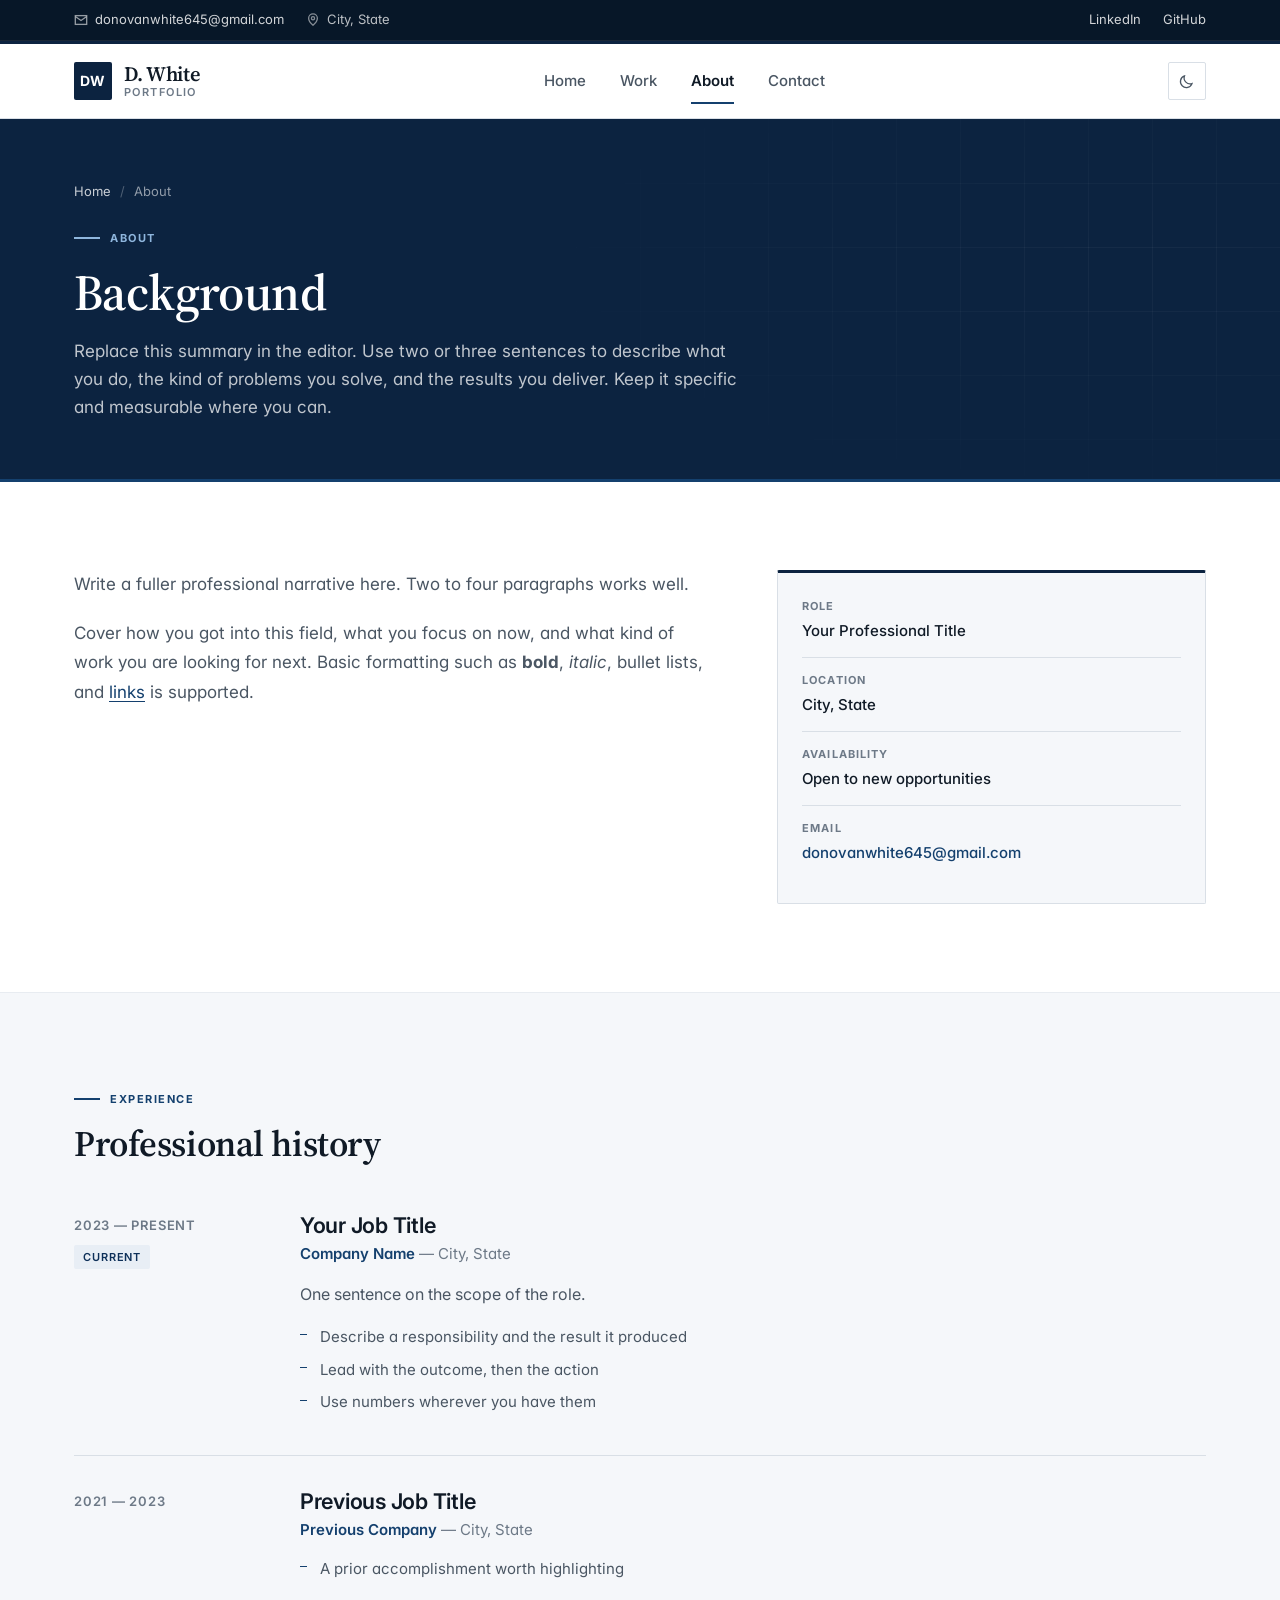
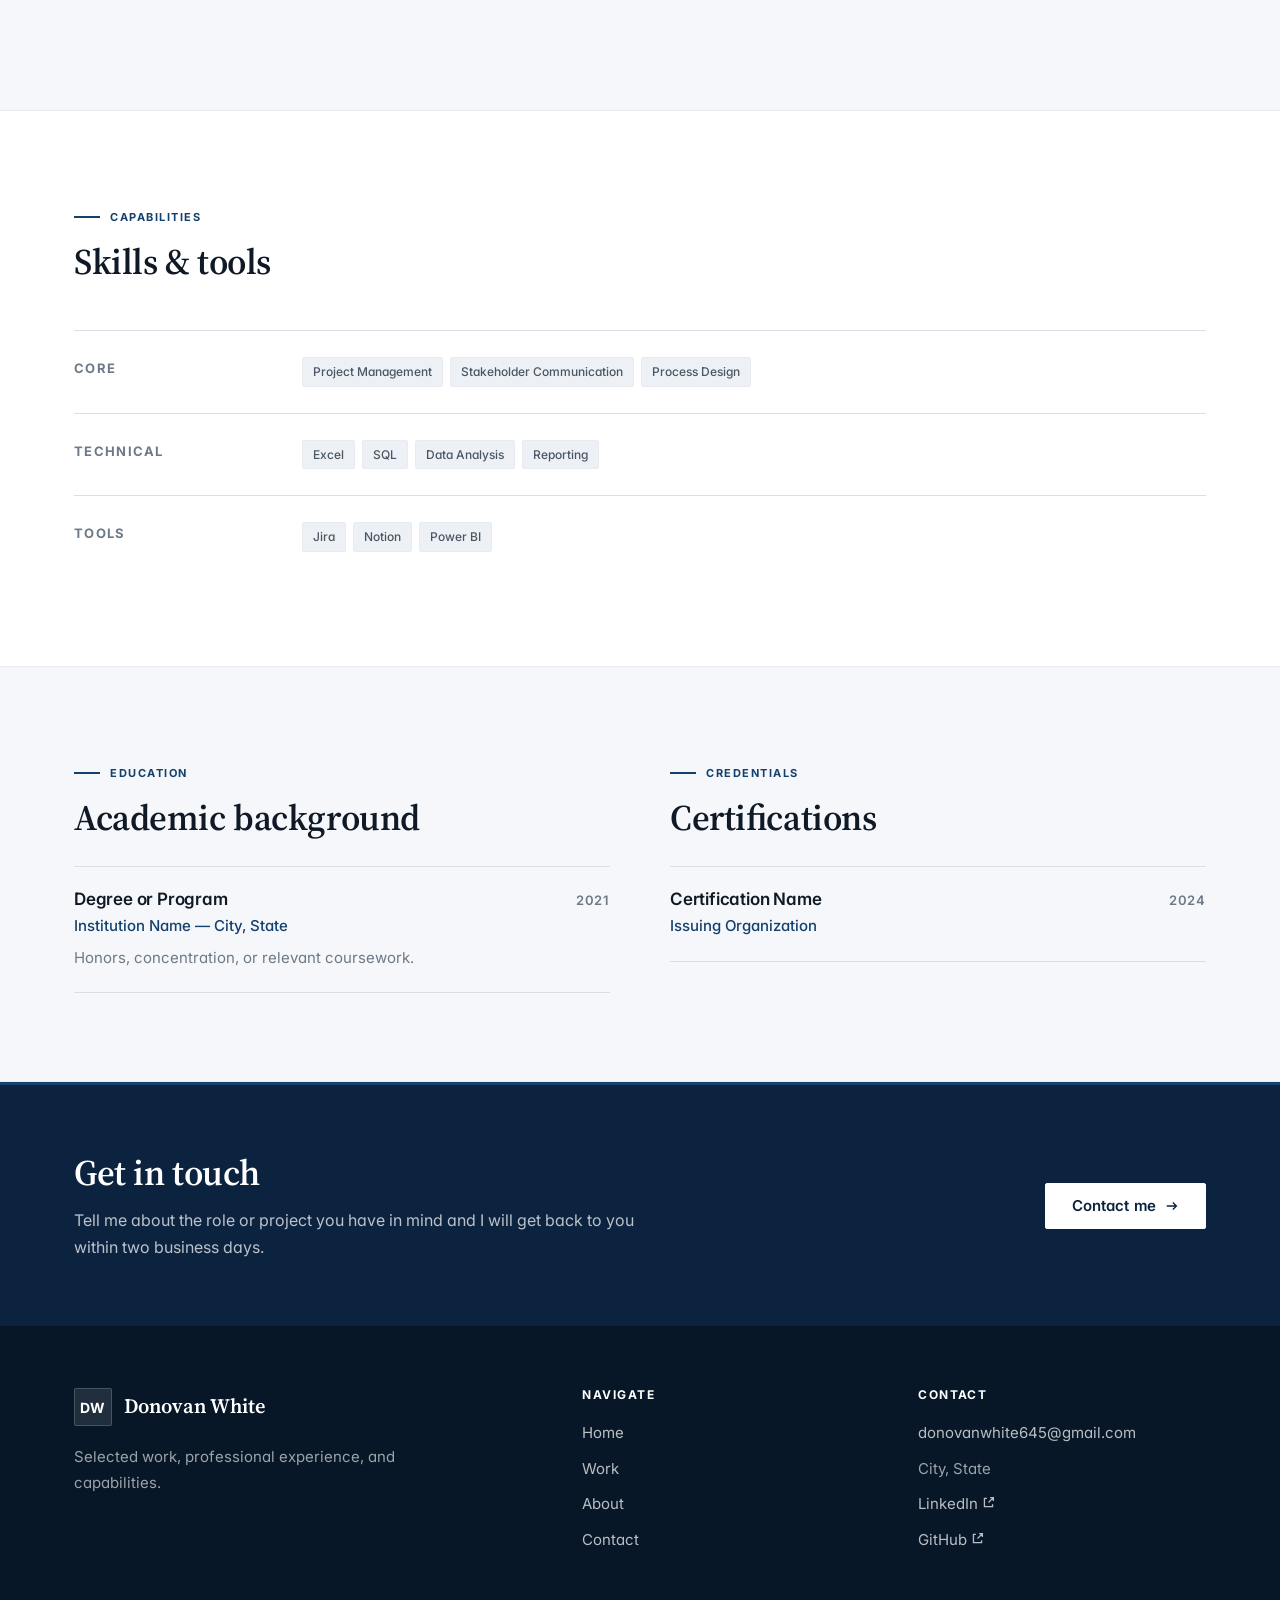
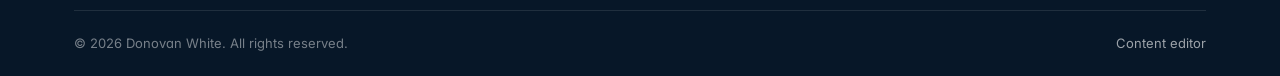
==== about.html @ e9acdbe9 "Add professional portfolio site with built-in content editor A static, dependency-free portfolio for" ====
<!DOCTYPE html>
<html lang="en" data-theme="light">
<head>
<meta charset="utf-8">
<meta name="viewport" content="width=device-width, initial-scale=1">
<title>About · Portfolio</title>
<meta name="description" content="Professional background, experience, education, and skills.">
<meta name="color-scheme" content="light dark">
<meta property="og:title" content="About · Portfolio">
<meta property="og:description" content="Professional background, experience, education, and skills.">
<meta property="og:type" content="website">
<link rel="icon" href="assets/img/favicon.svg" type="image/svg+xml">
<link rel="preconnect" href="https://fonts.googleapis.com">
<link rel="preconnect" href="https://fonts.gstatic.com" crossorigin>
<link rel="stylesheet" href="https://fonts.googleapis.com/css2?family=Inter:wght@400;500;600;700&family=Source+Serif+4:opsz,wght@8..60,400;8..60,600&display=swap">
<link rel="stylesheet" href="assets/css/main.css">
<script>
/* Apply the saved theme before first paint to avoid a flash of the wrong palette. */
(function () {
  try {
    var saved = localStorage.getItem("portfolio:theme");
    var mode = (saved === "light" || saved === "dark") ? saved
      : (window.matchMedia && window.matchMedia("(prefers-color-scheme: dark)").matches ? "dark" : "light");
    document.documentElement.setAttribute("data-theme", mode);
  } catch (e) {}
})();
</script>
<script src="assets/js/site.js" defer></script>
</head>
<body data-page="about">
<a class="skip-link" href="#main">Skip to content</a>
<div data-site-header></div>
<noscript>
  <div class="container" style="padding:40px 24px">
    <div class="empty-state">
      <h3>JavaScript is required</h3>
      <p>This portfolio renders its content from a data file in the browser. Please enable JavaScript to view it.</p>
    </div>
  </div>
</noscript>
<main id="main">
<div data-banner></div>
<div data-about></div>
<div data-cta></div>
</main>
<div data-site-footer></div>
</body>
</html>
---- assets/css/main.css ----
/* ==========================================================================
   Portfolio - Core stylesheet
   Design language: corporate blue, squared edges, hairline rules,
   restrained typography. No decorative gradients on interactive elements.
   ========================================================================== */

/* --------------------------------------------------------------------------
   1. Tokens
   -------------------------------------------------------------------------- */
:root {
  /* Brand blues */
  --c-navy:        #0c2340;
  --c-navy-dark:   #071728;
  --c-navy-soft:   #14304f;
  --c-primary:     #14406e;
  --c-primary-dk:  #0e3059;
  --c-primary-lt:  #2d6396;
  --c-primary-pale:#e8eef5;

  /* Neutrals */
  --c-ink:         #101a26;
  --c-body:        #4a5663;
  --c-muted:       #6d7987;
  --c-line:        #d9dfe6;
  --c-line-soft:   #e8ecf1;
  --c-line-strong: #b6c0cc;
  --c-surface:     #ffffff;
  --c-surface-2:   #f5f7fa;
  --c-surface-3:   #edf1f5;

  /* Status */
  --c-good:        #1d6b4f;
  --c-warn:        #8a5a12;
  --c-bad:         #9b2c2c;

  /* Shape */
  --r:             2px;
  --r-none:        0px;
  --shadow-sm:     0 1px 2px rgba(16, 26, 38, 0.06);
  --shadow-md:     0 2px 8px rgba(16, 26, 38, 0.08);
  --shadow-lg:     0 8px 28px rgba(16, 26, 38, 0.12);

  /* Metrics */
  --container:     1180px;
  --gutter:        24px;
  --section-y:     88px;

  /* Type */
  --font-sans: "Inter", -apple-system, BlinkMacSystemFont, "Segoe UI", Roboto,
               "Helvetica Neue", Arial, sans-serif;
  --font-serif: "Source Serif 4", Georgia, "Times New Roman", serif;
  --font-mono: ui-monospace, SFMono-Regular, "SF Mono", Menlo, Consolas, monospace;
}

/* Dark theme -------------------------------------------------------------- */
:root[data-theme="dark"] {
  /* Kept a clear step darker than --c-surface so the hero, CTA and footer
     still read as distinct bands rather than blending into the page. */
  --c-navy:        #060e18;
  --c-navy-dark:   #03080e;
  --c-navy-soft:   #14243a;
  --c-primary:     #5f95cc;
  --c-primary-dk:  #7aabdc;
  --c-primary-lt:  #8dbbe6;
  --c-primary-pale:#16283d;

  --c-ink:         #eaeff5;
  --c-body:        #adb9c7;
  --c-muted:       #8593a3;
  --c-line:        #23364c;
  --c-line-soft:   #1b2b3d;
  --c-line-strong: #33506e;
  --c-surface:     #0d1825;
  --c-surface-2:   #111f30;
  --c-surface-3:   #16273b;

  --c-good:        #56b48c;
  --c-warn:        #d4a45a;
  --c-bad:         #e08585;

  --shadow-sm:     0 1px 2px rgba(0, 0, 0, 0.4);
  --shadow-md:     0 2px 8px rgba(0, 0, 0, 0.45);
  --shadow-lg:     0 8px 28px rgba(0, 0, 0, 0.55);
}

/* --------------------------------------------------------------------------
   2. Reset & base
   -------------------------------------------------------------------------- */
*, *::before, *::after { box-sizing: border-box; }

html {
  -webkit-text-size-adjust: 100%;
  scroll-behavior: smooth;
}
@media (prefers-reduced-motion: reduce) {
  html { scroll-behavior: auto; }
  *, *::before, *::after {
    animation-duration: 0.01ms !important;
    transition-duration: 0.01ms !important;
  }
}

body {
  margin: 0;
  font-family: var(--font-sans);
  font-size: 16px;
  line-height: 1.65;
  color: var(--c-body);
  background: var(--c-surface);
  -webkit-font-smoothing: antialiased;
  -moz-osx-font-smoothing: grayscale;
  font-feature-settings: "kern" 1, "liga" 1, "cv11" 1;
  overflow-x: hidden;
}

h1, h2, h3, h4, h5, h6 {
  margin: 0 0 0.6em;
  color: var(--c-ink);
  font-weight: 600;
  line-height: 1.22;
  letter-spacing: -0.012em;
}

h1 { font-family: var(--font-serif); font-size: clamp(2.1rem, 4.2vw, 3.15rem); font-weight: 600; }
h2 { font-family: var(--font-serif); font-size: clamp(1.6rem, 2.9vw, 2.25rem); font-weight: 600; }
h3 { font-size: clamp(1.15rem, 1.7vw, 1.35rem); }
h4 { font-size: 1.0625rem; }

p { margin: 0 0 1.1em; }
p:last-child { margin-bottom: 0; }

a {
  color: var(--c-primary);
  text-decoration: none;
  transition: color 0.15s ease;
}
a:hover { color: var(--c-primary-dk); text-decoration: underline; text-underline-offset: 3px; }

img { max-width: 100%; height: auto; display: block; border-style: none; }

ul, ol { margin: 0 0 1.1em; padding-left: 1.3em; }
li { margin-bottom: 0.4em; }

hr {
  border: 0;
  border-top: 1px solid var(--c-line);
  margin: 40px 0;
}

code, kbd, pre {
  font-family: var(--font-mono);
  font-size: 0.875em;
}
code {
  background: var(--c-surface-3);
  border: 1px solid var(--c-line-soft);
  padding: 0.1em 0.35em;
  border-radius: var(--r);
}

blockquote {
  margin: 1.6em 0;
  padding: 4px 0 4px 22px;
  border-left: 3px solid var(--c-primary);
  color: var(--c-ink);
  font-family: var(--font-serif);
  font-size: 1.1rem;
  font-style: italic;
}

:focus-visible {
  outline: 2px solid var(--c-primary);
  outline-offset: 2px;
}

::selection { background: var(--c-primary); color: #fff; }

/* --------------------------------------------------------------------------
   3. Layout primitives
   -------------------------------------------------------------------------- */
.container {
  width: 100%;
  max-width: var(--container);
  margin: 0 auto;
  padding: 0 var(--gutter);
}
.container--narrow { max-width: 820px; }

.section { padding: var(--section-y) 0; }
.section--tight { padding: 56px 0; }
.section--alt { background: var(--c-surface-2); border-top: 1px solid var(--c-line-soft); border-bottom: 1px solid var(--c-line-soft); }

.grid { display: grid; gap: 28px; }
.grid--2 { grid-template-columns: repeat(2, minmax(0, 1fr)); }
.grid--3 { grid-template-columns: repeat(3, minmax(0, 1fr)); }
.grid--4 { grid-template-columns: repeat(4, minmax(0, 1fr)); }

.stack > * + * { margin-top: 18px; }
.text-center { text-align: center; }
.visually-hidden {
  position: absolute !important;
  width: 1px; height: 1px;
  margin: -1px; padding: 0;
  overflow: hidden; clip: rect(0 0 0 0);
  white-space: nowrap; border: 0;
}

.skip-link {
  position: absolute;
  left: -9999px;
  top: 0;
  z-index: 200;
  background: var(--c-navy);
  color: #fff;
  padding: 12px 20px;
  font-size: 0.875rem;
  font-weight: 600;
}
.skip-link:focus { left: 0; color: #fff; }

/* --------------------------------------------------------------------------
   4. Section headers
   -------------------------------------------------------------------------- */
.eyebrow {
  display: inline-flex;
  align-items: center;
  gap: 10px;
  margin: 0 0 14px;
  font-size: 0.6875rem;
  font-weight: 700;
  letter-spacing: 0.14em;
  text-transform: uppercase;
  color: var(--c-primary);
}
.eyebrow::before {
  content: "";
  width: 26px;
  height: 2px;
  background: var(--c-primary);
}
.eyebrow--center { justify-content: center; }

.section-head { max-width: 680px; margin-bottom: 46px; }
.section-head--center { margin-left: auto; margin-right: auto; text-align: center; }
.section-head p {
  font-size: 1.0625rem;
  color: var(--c-muted);
  margin-bottom: 0;
}
.section-head h2 { margin-bottom: 14px; }

/* --------------------------------------------------------------------------
   5. Buttons
   -------------------------------------------------------------------------- */
.btn {
  display: inline-flex;
  align-items: center;
  justify-content: center;
  gap: 9px;
  padding: 13px 26px;
  border: 1px solid transparent;
  border-radius: var(--r);
  font-family: inherit;
  font-size: 0.9375rem;
  font-weight: 600;
  line-height: 1.2;
  letter-spacing: 0.01em;
  text-decoration: none;
  cursor: pointer;
  white-space: nowrap;
  transition: background-color 0.15s ease, border-color 0.15s ease, color 0.15s ease;
}
.btn:hover { text-decoration: none; }
.btn:disabled, .btn[aria-disabled="true"] { opacity: 0.5; cursor: not-allowed; }

.btn--primary {
  background: var(--c-navy);
  border-color: var(--c-navy);
  color: #fff;
}
.btn--primary:hover { background: var(--c-primary); border-color: var(--c-primary); color: #fff; }

.btn--outline {
  background: transparent;
  border-color: var(--c-line-strong);
  color: var(--c-ink);
}
.btn--outline:hover { border-color: var(--c-navy); background: var(--c-surface-2); color: var(--c-ink); }

.btn--ghost {
  background: transparent;
  border-color: transparent;
  color: var(--c-primary);
  padding-left: 0;
  padding-right: 0;
}
.btn--ghost:hover { color: var(--c-primary-dk); background: transparent; }

.btn--on-dark {
  background: #fff;
  border-color: #fff;
  color: var(--c-navy);
}
.btn--on-dark:hover { background: var(--c-primary-pale); border-color: var(--c-primary-pale); color: var(--c-navy); }

.btn--outline-on-dark {
  background: transparent;
  border-color: rgba(255, 255, 255, 0.4);
  color: #fff;
}
.btn--outline-on-dark:hover { border-color: #fff; background: rgba(255, 255, 255, 0.08); color: #fff; }

.btn--sm { padding: 9px 18px; font-size: 0.8125rem; }

.btn-row { display: flex; flex-wrap: wrap; gap: 14px; }

.arrow-link {
  display: inline-flex;
  align-items: center;
  gap: 8px;
  font-size: 0.9375rem;
  font-weight: 600;
  color: var(--c-primary);
}
.arrow-link svg { transition: transform 0.18s ease; }
.arrow-link:hover { text-decoration: none; }
.arrow-link:hover svg { transform: translateX(4px); }

/* --------------------------------------------------------------------------
   6. Header / navigation
   -------------------------------------------------------------------------- */
.utility-bar {
  background: var(--c-navy-dark);
  color: rgba(255, 255, 255, 0.72);
  font-size: 0.8125rem;
  border-bottom: 1px solid rgba(255, 255, 255, 0.07);
}
.utility-bar .container {
  display: flex;
  align-items: center;
  justify-content: space-between;
  gap: 20px;
  min-height: 40px;
  padding-top: 6px;
  padding-bottom: 6px;
}
.utility-bar a { color: rgba(255, 255, 255, 0.82); }
.utility-bar a:hover { color: #fff; text-decoration: none; }
.utility-items { display: flex; align-items: center; gap: 22px; flex-wrap: wrap; }
.utility-item { display: inline-flex; align-items: center; gap: 7px; }
.utility-item svg { opacity: 0.7; flex: none; }

.site-header {
  position: sticky;
  top: 0;
  z-index: 100;
  background: var(--c-surface);
  border-bottom: 1px solid var(--c-line);
}
.site-header::before {
  content: "";
  display: block;
  height: 3px;
  background: var(--c-navy);
}
.site-header.is-stuck { box-shadow: var(--shadow-sm); }

.header-inner {
  display: flex;
  align-items: center;
  justify-content: space-between;
  gap: 24px;
  min-height: 74px;
}

.brand {
  display: inline-flex;
  align-items: center;
  gap: 12px;
  color: var(--c-ink);
  font-family: var(--font-serif);
  font-size: 1.28rem;
  font-weight: 600;
  letter-spacing: -0.015em;
}
.brand:hover { text-decoration: none; color: var(--c-ink); }
.brand-mark {
  display: grid;
  place-items: center;
  width: 38px;
  height: 38px;
  flex: none;
  background: var(--c-navy);
  color: #fff;
  font-family: var(--font-sans);
  font-size: 0.875rem;
  font-weight: 700;
  letter-spacing: 0.02em;
  border-radius: var(--r);
}
.brand-text { display: flex; flex-direction: column; line-height: 1.15; }
.brand-sub {
  font-family: var(--font-sans);
  font-size: 0.6875rem;
  font-weight: 600;
  letter-spacing: 0.13em;
  text-transform: uppercase;
  color: var(--c-muted);
}

.site-nav { display: flex; align-items: center; gap: 4px; }
.site-nav a {
  position: relative;
  padding: 10px 15px;
  font-size: 0.9375rem;
  font-weight: 500;
  color: var(--c-body);
  border-radius: var(--r);
}
.site-nav a:hover { color: var(--c-ink); background: var(--c-surface-2); text-decoration: none; }
.site-nav a.is-active { color: var(--c-ink); font-weight: 600; }
.site-nav a.is-active::after {
  content: "";
  position: absolute;
  left: 15px; right: 15px; bottom: -1px;
  height: 2px;
  background: var(--c-primary);
}

.header-actions { display: flex; align-items: center; gap: 12px; }

.icon-btn {
  display: grid;
  place-items: center;
  width: 38px;
  height: 38px;
  padding: 0;
  background: transparent;
  border: 1px solid var(--c-line);
  border-radius: var(--r);
  color: var(--c-body);
  cursor: pointer;
  transition: border-color 0.15s ease, color 0.15s ease, background-color 0.15s ease;
}
.icon-btn:hover { border-color: var(--c-line-strong); color: var(--c-ink); background: var(--c-surface-2); }

.nav-toggle { display: none; }

@media (max-width: 900px) {
  .nav-toggle { display: grid; }
  .site-nav {
    position: fixed;
    inset: 0 0 0 auto;
    width: min(320px, 82vw);
    flex-direction: column;
    align-items: stretch;
    gap: 0;
    padding: 26px 22px;
    background: var(--c-surface);
    border-left: 1px solid var(--c-line);
    box-shadow: var(--shadow-lg);
    transform: translateX(100%);
    transition: transform 0.24s ease;
    overflow-y: auto;
    z-index: 120;
  }
  .site-nav.is-open { transform: translateX(0); }
  .site-nav a {
    padding: 15px 8px;
    border-bottom: 1px solid var(--c-line-soft);
    border-radius: 0;
    font-size: 1rem;
  }
  .site-nav a.is-active::after { left: 8px; right: auto; width: 20px; bottom: 8px; }
  .nav-close { align-self: flex-end; margin-bottom: 14px; }
  .nav-backdrop {
    position: fixed;
    inset: 0;
    background: rgba(12, 35, 64, 0.42);
    opacity: 0;
    visibility: hidden;
    transition: opacity 0.24s ease, visibility 0.24s ease;
    z-index: 110;
  }
  .nav-backdrop.is-open { opacity: 1; visibility: visible; }
  .utility-bar .utility-items .utility-item--hide-sm { display: none; }
}
@media (min-width: 901px) {
  .nav-close { display: none; }
  .nav-backdrop { display: none; }
}

/* --------------------------------------------------------------------------
   7. Hero
   -------------------------------------------------------------------------- */
.hero {
  position: relative;
  background: var(--c-navy);
  color: rgba(255, 255, 255, 0.82);
  overflow: hidden;
  border-bottom: 3px solid var(--c-primary);
}
.hero::after {
  content: "";
  position: absolute;
  inset: 0;
  background-image:
    linear-gradient(rgba(255, 255, 255, 0.045) 1px, transparent 1px),
    linear-gradient(90deg, rgba(255, 255, 255, 0.045) 1px, transparent 1px);
  background-size: 64px 64px;
  mask-image: radial-gradient(ellipse 85% 75% at 72% 35%, #000 10%, transparent 72%);
  -webkit-mask-image: radial-gradient(ellipse 85% 75% at 72% 35%, #000 10%, transparent 72%);
  pointer-events: none;
}
.hero .container { position: relative; z-index: 1; }

.hero-grid {
  display: grid;
  grid-template-columns: minmax(0, 1.12fr) minmax(0, 0.88fr);
  gap: 64px;
  align-items: center;
  padding: 96px 0;
}
.hero h1 { color: #fff; margin-bottom: 22px; }
.hero .eyebrow { color: #8fb6dd; }
.hero .eyebrow::before { background: #8fb6dd; }
.hero-lede {
  font-size: 1.125rem;
  line-height: 1.7;
  color: rgba(255, 255, 255, 0.78);
  max-width: 56ch;
  margin-bottom: 34px;
}
.hero .btn-row { margin-bottom: 40px; }

.hero-meta {
  display: flex;
  flex-wrap: wrap;
  gap: 12px 30px;
  padding-top: 26px;
  border-top: 1px solid rgba(255, 255, 255, 0.14);
  font-size: 0.875rem;
  color: rgba(255, 255, 255, 0.62);
}
.hero-meta span { display: inline-flex; align-items: center; gap: 8px; }
.hero-meta svg { opacity: 0.6; flex: none; }

.hero-portrait { position: relative; justify-self: center; width: 100%; max-width: 380px; }
.hero-portrait::before {
  content: "";
  position: absolute;
  left: -16px; top: -16px;
  width: 100%; height: 100%;
  border: 1px solid rgba(255, 255, 255, 0.28);
  pointer-events: none;
}
.hero-portrait img {
  position: relative;
  width: 100%;
  aspect-ratio: 4 / 5;
  object-fit: cover;
  border-radius: var(--r);
  filter: saturate(0.94);
}
.hero-portrait--placeholder {
  display: grid;
  place-items: center;
  aspect-ratio: 4 / 5;
  background: rgba(255, 255, 255, 0.05);
  border: 1px solid rgba(255, 255, 255, 0.14);
  color: rgba(255, 255, 255, 0.5);
  font-family: var(--font-serif);
  font-size: 4.5rem;
  border-radius: var(--r);
}

/* Compact page banner (interior pages) */
.page-banner {
  background: var(--c-navy);
  color: rgba(255, 255, 255, 0.78);
  border-bottom: 3px solid var(--c-primary);
  padding: 62px 0 58px;
  position: relative;
  overflow: hidden;
}
.page-banner::after {
  content: "";
  position: absolute;
  inset: 0;
  background-image:
    linear-gradient(rgba(255, 255, 255, 0.04) 1px, transparent 1px),
    linear-gradient(90deg, rgba(255, 255, 255, 0.04) 1px, transparent 1px);
  background-size: 64px 64px;
  mask-image: radial-gradient(ellipse 70% 100% at 88% 40%, #000 5%, transparent 70%);
  -webkit-mask-image: radial-gradient(ellipse 70% 100% at 88% 40%, #000 5%, transparent 70%);
  pointer-events: none;
}
.page-banner .container { position: relative; z-index: 1; }
.page-banner h1 { color: #fff; margin-bottom: 14px; }
.page-banner .eyebrow { color: #8fb6dd; }
.page-banner .eyebrow::before { background: #8fb6dd; }
.page-banner p { max-width: 62ch; font-size: 1.0625rem; color: rgba(255, 255, 255, 0.74); margin-bottom: 0; }

.breadcrumb {
  display: flex;
  flex-wrap: wrap;
  align-items: center;
  gap: 9px;
  margin-bottom: 18px;
  font-size: 0.8125rem;
  color: rgba(255, 255, 255, 0.55);
}
.breadcrumb a { color: rgba(255, 255, 255, 0.78); }
.breadcrumb a:hover { color: #fff; }
.breadcrumb .sep { opacity: 0.5; }

/* --------------------------------------------------------------------------
   8. Stats strip
   -------------------------------------------------------------------------- */
.stats-strip {
  background: var(--c-surface);
  border-bottom: 1px solid var(--c-line);
}
.stats-grid {
  display: grid;
  grid-template-columns: repeat(auto-fit, minmax(180px, 1fr));
}
.stat {
  padding: 36px 30px;
  border-left: 1px solid var(--c-line-soft);
  text-align: center;
}
.stat:first-child { border-left: 0; }
.stat-value {
  font-family: var(--font-serif);
  font-size: 2.35rem;
  font-weight: 600;
  line-height: 1.05;
  color: var(--c-navy);
  letter-spacing: -0.02em;
}
:root[data-theme="dark"] .stat-value { color: var(--c-primary-lt); }
.stat-label {
  margin-top: 8px;
  font-size: 0.78125rem;
  font-weight: 600;
  letter-spacing: 0.1em;
  text-transform: uppercase;
  color: var(--c-muted);
}

/* --------------------------------------------------------------------------
   9. Cards
   -------------------------------------------------------------------------- */
.card {
  display: flex;
  flex-direction: column;
  background: var(--c-surface);
  border: 1px solid var(--c-line);
  border-radius: var(--r);
  transition: border-color 0.18s ease, box-shadow 0.18s ease, transform 0.18s ease;
}
a.card:hover, .card--link:hover {
  border-color: var(--c-line-strong);
  box-shadow: var(--shadow-md);
  text-decoration: none;
}

/* Service / capability card */
.service-card {
  padding: 34px 30px;
  background: var(--c-surface);
  border: 1px solid var(--c-line);
  border-top: 3px solid var(--c-navy);
  border-radius: var(--r);
  transition: box-shadow 0.18s ease, border-top-color 0.18s ease;
}
.service-card:hover { box-shadow: var(--shadow-md); border-top-color: var(--c-primary); }
.service-num {
  display: block;
  margin-bottom: 16px;
  font-family: var(--font-mono);
  font-size: 0.75rem;
  font-weight: 600;
  letter-spacing: 0.1em;
  color: var(--c-primary);
}
.service-card h3 { margin-bottom: 10px; }
.service-card p { color: var(--c-muted); font-size: 0.9375rem; margin-bottom: 0; }

/* Project card */
.project-card { overflow: hidden; }
.project-card .thumb {
  position: relative;
  aspect-ratio: 16 / 10;
  background: var(--c-surface-3);
  overflow: hidden;
  border-bottom: 1px solid var(--c-line);
}
.project-card .thumb img {
  width: 100%; height: 100%;
  object-fit: cover;
  transition: transform 0.4s ease;
}
.project-card:hover .thumb img { transform: scale(1.03); }
.thumb-placeholder {
  display: grid;
  place-items: center;
  width: 100%; height: 100%;
  background: var(--c-navy);
  color: rgba(255, 255, 255, 0.35);
  font-family: var(--font-serif);
  font-size: 2.5rem;
  letter-spacing: 0.04em;
}
.project-card .body { padding: 26px 26px 28px; display: flex; flex-direction: column; flex: 1; }
.project-card h3 { margin-bottom: 9px; font-size: 1.1875rem; color: var(--c-ink); }
.project-card .summary { font-size: 0.9375rem; color: var(--c-muted); margin-bottom: 18px; flex: 1; }
.project-card .foot {
  display: flex;
  align-items: center;
  justify-content: space-between;
  gap: 14px;
  padding-top: 16px;
  border-top: 1px solid var(--c-line-soft);
  font-size: 0.8125rem;
  color: var(--c-muted);
}

.meta-line {
  display: flex;
  flex-wrap: wrap;
  align-items: center;
  gap: 8px;
  margin-bottom: 12px;
  font-size: 0.75rem;
  font-weight: 600;
  letter-spacing: 0.08em;
  text-transform: uppercase;
  color: var(--c-muted);
}
.meta-line .dot { width: 3px; height: 3px; background: var(--c-line-strong); border-radius: 50%; }

/* Tags */
.tag-row { display: flex; flex-wrap: wrap; gap: 7px; }
.tag {
  display: inline-block;
  padding: 4px 10px;
  background: var(--c-surface-3);
  border: 1px solid var(--c-line-soft);
  border-radius: var(--r);
  font-size: 0.75rem;
  font-weight: 500;
  color: var(--c-body);
  white-space: nowrap;
}
.tag--solid { background: var(--c-primary-pale); border-color: transparent; color: var(--c-primary-dk); }
:root[data-theme="dark"] .tag--solid { color: var(--c-primary-lt); }

/* Filter bar */
.filter-bar {
  display: flex;
  flex-wrap: wrap;
  align-items: center;
  gap: 10px;
  padding-bottom: 26px;
  margin-bottom: 36px;
  border-bottom: 1px solid var(--c-line);
}
.filter-label {
  margin-right: 6px;
  font-size: 0.75rem;
  font-weight: 700;
  letter-spacing: 0.1em;
  text-transform: uppercase;
  color: var(--c-muted);
}
.filter-btn {
  padding: 8px 16px;
  background: transparent;
  border: 1px solid var(--c-line);
  border-radius: var(--r);
  font-family: inherit;
  font-size: 0.875rem;
  font-weight: 500;
  color: var(--c-body);
  cursor: pointer;
  transition: all 0.15s ease;
}
.filter-btn:hover { border-color: var(--c-line-strong); color: var(--c-ink); }
.filter-btn.is-active {
  background: var(--c-navy);
  border-color: var(--c-navy);
  color: #fff;
}
.filter-count { margin-left: auto; font-size: 0.875rem; color: var(--c-muted); }

/* --------------------------------------------------------------------------
   10. Timeline (experience)
   -------------------------------------------------------------------------- */
.timeline { position: relative; }
.timeline-item {
  position: relative;
  display: grid;
  grid-template-columns: 190px minmax(0, 1fr);
  gap: 36px;
  padding: 32px 0;
  border-top: 1px solid var(--c-line);
}
.timeline-item:first-child { border-top: 0; padding-top: 0; }
.timeline-period {
  font-size: 0.8125rem;
  font-weight: 600;
  letter-spacing: 0.06em;
  text-transform: uppercase;
  color: var(--c-muted);
  padding-top: 3px;
}
.timeline-period .current-pill {
  display: inline-block;
  margin-top: 9px;
  padding: 3px 9px;
  background: var(--c-primary-pale);
  border-radius: var(--r);
  font-size: 0.6875rem;
  letter-spacing: 0.08em;
  color: var(--c-primary-dk);
}
:root[data-theme="dark"] .timeline-period .current-pill { color: var(--c-primary-lt); }
.timeline-body h3 { margin-bottom: 4px; }
.timeline-org {
  margin-bottom: 14px;
  font-size: 0.9375rem;
  font-weight: 600;
  color: var(--c-primary);
}
.timeline-org .loc { font-weight: 400; color: var(--c-muted); }
.timeline-body ul { margin: 12px 0 0; padding-left: 0; list-style: none; }
.timeline-body ul li {
  position: relative;
  padding-left: 20px;
  margin-bottom: 8px;
  font-size: 0.9375rem;
}
.timeline-body ul li::before {
  content: "";
  position: absolute;
  left: 0; top: 0.62em;
  width: 7px; height: 1px;
  background: var(--c-primary);
}

/* --------------------------------------------------------------------------
   11. Definition rows (education / certifications)
   -------------------------------------------------------------------------- */
.record-list { border-top: 1px solid var(--c-line); }
.record {
  display: grid;
  grid-template-columns: minmax(0, 1fr) auto;
  gap: 16px 28px;
  align-items: baseline;
  padding: 22px 0;
  border-bottom: 1px solid var(--c-line);
}
.record h3 { margin-bottom: 4px; font-size: 1.0625rem; }
.record .sub { font-size: 0.9375rem; color: var(--c-primary); font-weight: 500; }
.record .detail { margin-top: 7px; font-size: 0.9375rem; color: var(--c-muted); }
.record .when {
  font-size: 0.8125rem;
  font-weight: 600;
  letter-spacing: 0.06em;
  text-transform: uppercase;
  color: var(--c-muted);
  white-space: nowrap;
}

/* --------------------------------------------------------------------------
   12. Skills
   -------------------------------------------------------------------------- */
.skill-group {
  padding: 26px 0;
  border-top: 1px solid var(--c-line);
  display: grid;
  grid-template-columns: 200px minmax(0, 1fr);
  gap: 28px;
}
.skill-group:first-child { border-top: 0; }
.skill-group h3 {
  font-size: 0.8125rem;
  font-weight: 700;
  letter-spacing: 0.1em;
  text-transform: uppercase;
  color: var(--c-muted);
  margin: 4px 0 0;
}

/* --------------------------------------------------------------------------
   13. Testimonials
   -------------------------------------------------------------------------- */
.quote-card {
  padding: 36px 34px;
  background: var(--c-surface);
  border: 1px solid var(--c-line);
  border-left: 3px solid var(--c-primary);
  border-radius: var(--r);
  height: 100%;
  display: flex;
  flex-direction: column;
}
.quote-mark {
  font-family: var(--font-serif);
  font-size: 3rem;
  line-height: 0.6;
  color: var(--c-line-strong);
  margin-bottom: 16px;
}
.quote-card blockquote {
  margin: 0 0 22px;
  padding: 0;
  border: 0;
  font-family: var(--font-serif);
  font-size: 1.0625rem;
  font-style: normal;
  line-height: 1.66;
  color: var(--c-ink);
  flex: 1;
}
.quote-attr { padding-top: 18px; border-top: 1px solid var(--c-line-soft); }
.quote-attr strong { display: block; color: var(--c-ink); font-size: 0.9375rem; }
.quote-attr span { font-size: 0.875rem; color: var(--c-muted); }

/* --------------------------------------------------------------------------
   14. Prose (rendered markdown-lite)
   -------------------------------------------------------------------------- */
.prose { font-size: 1.0625rem; line-height: 1.75; color: var(--c-body); }
.prose h2 { font-size: 1.5rem; margin-top: 2em; margin-bottom: 0.6em; }
.prose h3 { font-size: 1.1875rem; margin-top: 1.7em; margin-bottom: 0.5em; }
.prose > :first-child { margin-top: 0; }
.prose ul, .prose ol { margin-bottom: 1.3em; }
.prose li { margin-bottom: 0.5em; }
.prose a { text-decoration: underline; text-underline-offset: 3px; }
.prose img { margin: 1.8em 0; border: 1px solid var(--c-line); border-radius: var(--r); }

/* --------------------------------------------------------------------------
   15. Project detail
   -------------------------------------------------------------------------- */
.detail-grid {
  display: grid;
  grid-template-columns: minmax(0, 1fr) 300px;
  gap: 60px;
  align-items: start;
}
.detail-figure {
  margin: 0 0 44px;
  border: 1px solid var(--c-line);
  border-radius: var(--r);
  overflow: hidden;
  background: var(--c-surface-3);
}
.detail-figure img { width: 100%; }

.fact-panel {
  position: sticky;
  top: 100px;
  background: var(--c-surface-2);
  border: 1px solid var(--c-line);
  border-top: 3px solid var(--c-navy);
  border-radius: var(--r);
  padding: 28px 26px;
}
.fact-panel h2 {
  font-family: var(--font-sans);
  font-size: 0.75rem;
  font-weight: 700;
  letter-spacing: 0.12em;
  text-transform: uppercase;
  color: var(--c-muted);
  margin-bottom: 20px;
}
.fact {
  padding: 13px 0;
  border-top: 1px solid var(--c-line);
  font-size: 0.9375rem;
}
.fact:first-of-type { border-top: 0; padding-top: 0; }
.fact dt {
  font-size: 0.6875rem;
  font-weight: 700;
  letter-spacing: 0.1em;
  text-transform: uppercase;
  color: var(--c-muted);
  margin-bottom: 4px;
}
.fact dd { margin: 0; color: var(--c-ink); font-weight: 500; }

.highlight-list { margin: 0; padding: 0; list-style: none; }
.highlight-list li {
  position: relative;
  padding: 14px 0 14px 30px;
  border-top: 1px solid var(--c-line);
  font-size: 0.9375rem;
  color: var(--c-ink);
}
.highlight-list li:first-child { border-top: 0; }
.highlight-list li::before {
  content: "";
  position: absolute;
  left: 4px; top: 1.45em;
  width: 12px; height: 1px;
  background: var(--c-primary);
}

.gallery-grid { display: grid; grid-template-columns: repeat(auto-fit, minmax(260px, 1fr)); gap: 18px; }
.gallery-grid img {
  width: 100%;
  aspect-ratio: 4 / 3;
  object-fit: cover;
  border: 1px solid var(--c-line);
  border-radius: var(--r);
}

.pager {
  display: flex;
  justify-content: space-between;
  gap: 20px;
  padding-top: 34px;
  margin-top: 56px;
  border-top: 1px solid var(--c-line);
}
.pager-link { max-width: 45%; }
.pager-link .lbl {
  display: block;
  font-size: 0.6875rem;
  font-weight: 700;
  letter-spacing: 0.11em;
  text-transform: uppercase;
  color: var(--c-muted);
  margin-bottom: 5px;
}
.pager-link .ttl { font-weight: 600; color: var(--c-ink); font-size: 0.9375rem; }
.pager-link:hover .ttl { color: var(--c-primary); }
.pager-link:hover { text-decoration: none; }
.pager-link--next { text-align: right; margin-left: auto; }

/* --------------------------------------------------------------------------
   16. Contact
   -------------------------------------------------------------------------- */
.contact-grid {
  display: grid;
  grid-template-columns: minmax(0, 1fr) minmax(0, 1.15fr);
  gap: 64px;
  align-items: start;
}
.contact-methods { border-top: 1px solid var(--c-line); }
.contact-method {
  display: flex;
  gap: 16px;
  padding: 20px 0;
  border-bottom: 1px solid var(--c-line);
}
.contact-method .ic {
  display: grid;
  place-items: center;
  width: 38px; height: 38px;
  flex: none;
  background: var(--c-surface-3);
  border-radius: var(--r);
  color: var(--c-primary);
}
.contact-method dt {
  font-size: 0.6875rem;
  font-weight: 700;
  letter-spacing: 0.1em;
  text-transform: uppercase;
  color: var(--c-muted);
  margin-bottom: 3px;
}
.contact-method dd { margin: 0; font-size: 0.9375rem; color: var(--c-ink); font-weight: 500; }

.form-card {
  background: var(--c-surface-2);
  border: 1px solid var(--c-line);
  border-top: 3px solid var(--c-navy);
  border-radius: var(--r);
  padding: 34px 32px;
}
.field { margin-bottom: 20px; }
.field label {
  display: block;
  margin-bottom: 7px;
  font-size: 0.8125rem;
  font-weight: 600;
  letter-spacing: 0.02em;
  color: var(--c-ink);
}
.field .req { color: var(--c-bad); }
.input, .textarea, .select {
  width: 100%;
  padding: 11px 13px;
  font-family: inherit;
  font-size: 0.9375rem;
  color: var(--c-ink);
  background: var(--c-surface);
  border: 1px solid var(--c-line-strong);
  border-radius: var(--r);
  transition: border-color 0.15s ease, box-shadow 0.15s ease;
}
.input:focus, .textarea:focus, .select:focus {
  outline: none;
  border-color: var(--c-primary);
  box-shadow: 0 0 0 3px var(--c-primary-pale);
}
.textarea { min-height: 140px; resize: vertical; line-height: 1.6; }
.field-hint { margin-top: 6px; font-size: 0.8125rem; color: var(--c-muted); }

.form-status {
  margin-top: 16px;
  padding: 12px 14px;
  border-radius: var(--r);
  font-size: 0.875rem;
  display: none;
}
.form-status.is-visible { display: block; }
.form-status--ok { background: #e7f2ec; border: 1px solid #bcdac9; color: var(--c-good); }
.form-status--err { background: #fbeaea; border: 1px solid #edc7c7; color: var(--c-bad); }
:root[data-theme="dark"] .form-status--ok { background: #122b22; border-color: #1f4a39; }
:root[data-theme="dark"] .form-status--err { background: #2d1717; border-color: #552828; }

/* --------------------------------------------------------------------------
   17. CTA band
   -------------------------------------------------------------------------- */
.cta-band {
  background: var(--c-navy);
  color: rgba(255, 255, 255, 0.78);
  padding: 66px 0;
  border-top: 3px solid var(--c-primary);
}
.cta-band h2 { color: #fff; margin-bottom: 12px; }
.cta-band p { max-width: 58ch; margin-bottom: 0; color: rgba(255, 255, 255, 0.72); }
.cta-inner {
  display: flex;
  align-items: center;
  justify-content: space-between;
  gap: 42px;
  flex-wrap: wrap;
}

/* --------------------------------------------------------------------------
   18. Footer
   -------------------------------------------------------------------------- */
.site-footer {
  background: var(--c-navy-dark);
  color: rgba(255, 255, 255, 0.6);
  font-size: 0.9375rem;
}
.footer-main {
  display: grid;
  grid-template-columns: minmax(0, 1.6fr) repeat(2, minmax(0, 1fr));
  gap: 48px;
  padding: 62px 0 46px;
}
.site-footer h4 {
  color: #fff;
  font-size: 0.75rem;
  font-weight: 700;
  letter-spacing: 0.12em;
  text-transform: uppercase;
  margin-bottom: 18px;
}
.site-footer a { color: rgba(255, 255, 255, 0.72); }
.site-footer a:hover { color: #fff; text-decoration: none; }
.footer-brand {
  display: inline-flex;
  align-items: center;
  gap: 12px;
  margin-bottom: 18px;
  color: #fff;
  font-family: var(--font-serif);
  font-size: 1.28rem;
  font-weight: 600;
}
.footer-brand .brand-mark { background: rgba(255, 255, 255, 0.1); border: 1px solid rgba(255, 255, 255, 0.18); }
.footer-about { max-width: 42ch; font-size: 0.9375rem; line-height: 1.7; }
.footer-links { list-style: none; margin: 0; padding: 0; }
.footer-links li { margin-bottom: 11px; }
.footer-bottom {
  display: flex;
  flex-wrap: wrap;
  align-items: center;
  justify-content: space-between;
  gap: 16px;
  padding: 22px 0;
  border-top: 1px solid rgba(255, 255, 255, 0.1);
  font-size: 0.8125rem;
  color: rgba(255, 255, 255, 0.45);
}
.footer-bottom a { color: rgba(255, 255, 255, 0.6); }

/* --------------------------------------------------------------------------
   19. Utility states
   -------------------------------------------------------------------------- */
.empty-state {
  padding: 66px 30px;
  text-align: center;
  border: 1px dashed var(--c-line-strong);
  border-radius: var(--r);
  background: var(--c-surface-2);
}
.empty-state h3 { margin-bottom: 8px; }
.empty-state p { color: var(--c-muted); margin-bottom: 0; }

.loading-note {
  padding: 60px 0;
  text-align: center;
  color: var(--c-muted);
  font-size: 0.9375rem;
}

/* Reveal-on-scroll is opt-in: the hidden state is applied only after the
   script confirms IntersectionObserver support, so content is never left
   invisible when the animation cannot run. */
:root.reveal-ready [data-reveal] {
  opacity: 0;
  transform: translateY(14px);
  transition: opacity 0.5s ease, transform 0.5s ease;
}
:root.reveal-ready [data-reveal].is-visible { opacity: 1; transform: none; }
@media (prefers-reduced-motion: reduce) {
  :root.reveal-ready [data-reveal] { opacity: 1; transform: none; }
}

.preview-banner {
  position: fixed;
  left: 0; right: 0; bottom: 0;
  z-index: 300;
  display: flex;
  align-items: center;
  justify-content: center;
  gap: 18px;
  flex-wrap: wrap;
  padding: 11px 20px;
  background: var(--c-warn);
  color: #fff;
  font-size: 0.875rem;
  font-weight: 500;
}
.preview-banner a { color: #fff; text-decoration: underline; }

/* --------------------------------------------------------------------------
   20. Responsive
   -------------------------------------------------------------------------- */
@media (max-width: 1040px) {
  .detail-grid { grid-template-columns: minmax(0, 1fr); gap: 42px; }
  .fact-panel { position: static; }
  .grid--4 { grid-template-columns: repeat(2, minmax(0, 1fr)); }
}

@media (max-width: 900px) {
  :root { --section-y: 62px; }
  .hero-grid { grid-template-columns: minmax(0, 1fr); gap: 46px; padding: 64px 0; }
  .hero-portrait { order: -1; max-width: 260px; justify-self: start; }
  .grid--3 { grid-template-columns: repeat(2, minmax(0, 1fr)); }
  .contact-grid { grid-template-columns: minmax(0, 1fr); gap: 44px; }
  .footer-main { grid-template-columns: repeat(2, minmax(0, 1fr)); gap: 36px; padding: 48px 0 36px; }
  .timeline-item { grid-template-columns: minmax(0, 1fr); gap: 10px; }
  .skill-group { grid-template-columns: minmax(0, 1fr); gap: 14px; }
  .cta-inner { gap: 26px; }
}

@media (max-width: 640px) {
  :root { --gutter: 18px; --section-y: 52px; }
  body { font-size: 15.5px; }
  .grid--2, .grid--3, .grid--4 { grid-template-columns: minmax(0, 1fr); }
  .footer-main { grid-template-columns: minmax(0, 1fr); }
  .stat { border-left: 0; border-top: 1px solid var(--c-line-soft); padding: 26px 20px; }
  .stat:first-child { border-top: 0; }
  .record { grid-template-columns: minmax(0, 1fr); gap: 6px; }
  .record .when { grid-row: 1; }
  .btn { width: 100%; }
  .btn-row { flex-direction: column; align-items: stretch; }
  .filter-count { width: 100%; margin-left: 0; }
  .pager { flex-direction: column; gap: 26px; }
  .pager-link { max-width: 100%; }
  .pager-link--next { text-align: left; }
  .form-card { padding: 26px 20px; }
}

/* --------------------------------------------------------------------------
   21. Print
   -------------------------------------------------------------------------- */
@media print {
  .site-header, .utility-bar, .site-footer, .cta-band, .nav-toggle,
  .preview-banner, .filter-bar, .pager { display: none !important; }
  body { color: #000; background: #fff; font-size: 11pt; }
  .hero, .page-banner { background: #fff !important; color: #000; border: 0; }
  .hero h1, .page-banner h1 { color: #000; }
  .hero-lede, .page-banner p { color: #333; }
  .section { padding: 18pt 0; }
  a { color: #000; text-decoration: underline; }
}
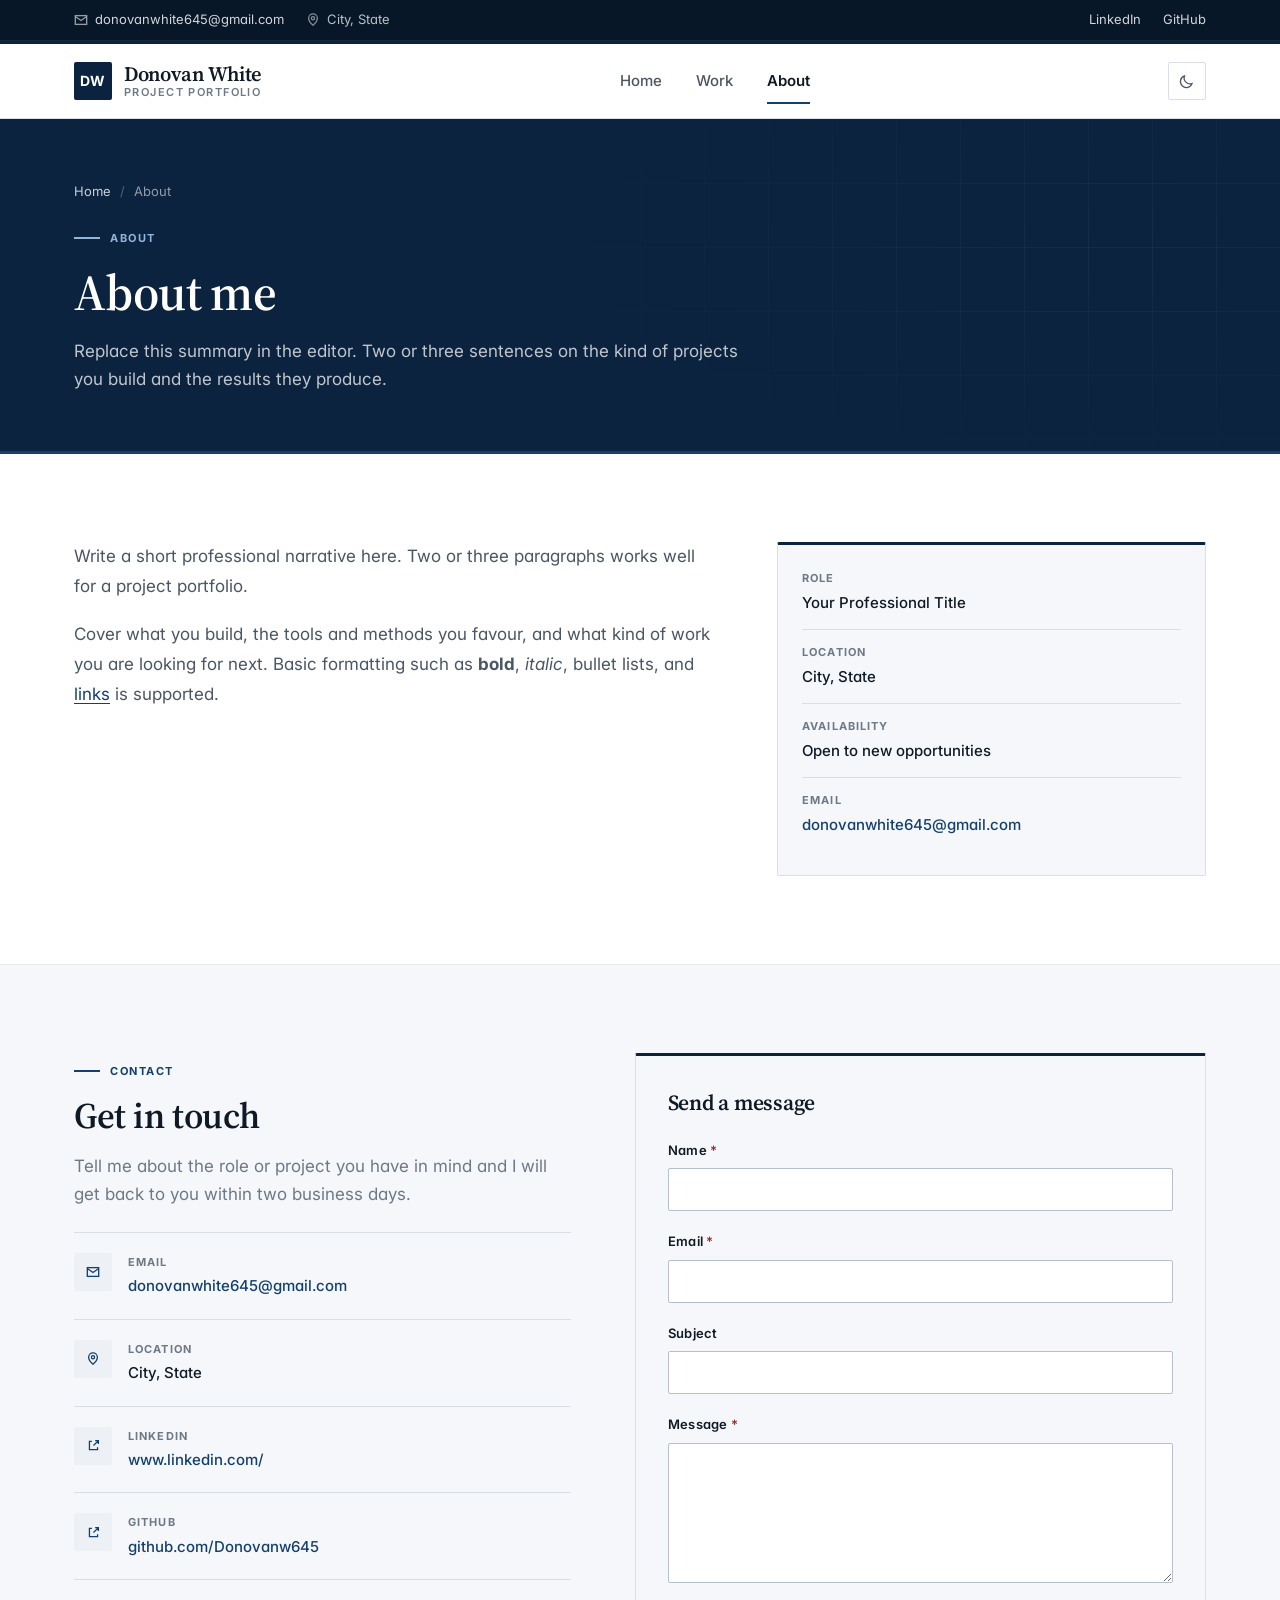
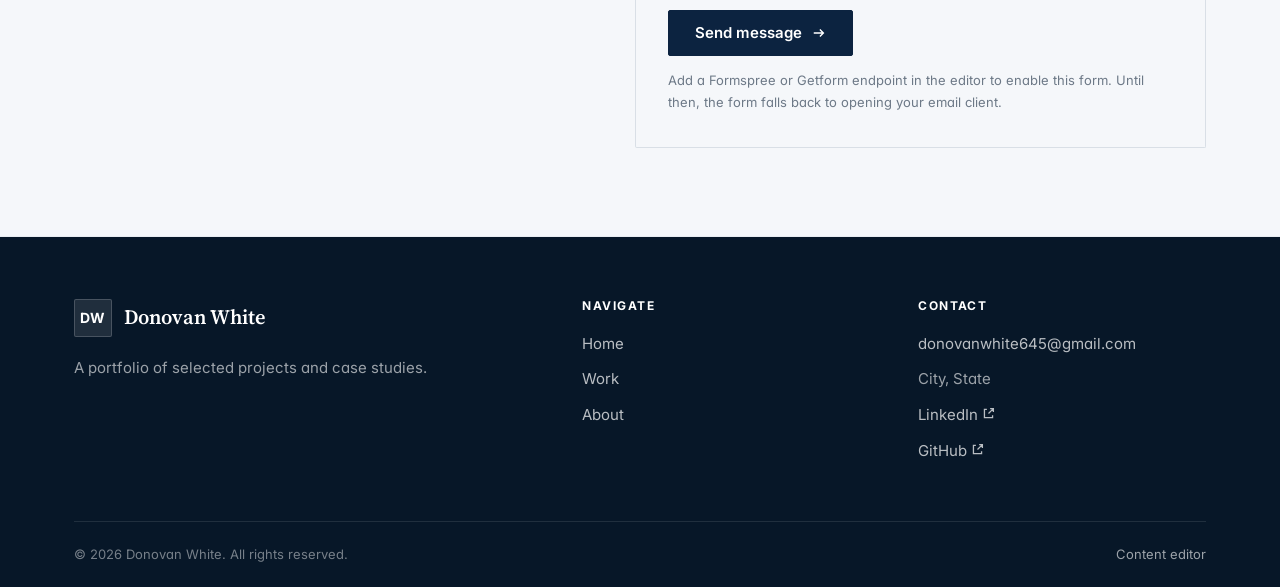
==== commit 0c75abf6: "Narrow to a project-only portfolio with three homepage highlights Reduces the site to what it is act" ====
--- a/about.html
+++ b/about.html
@@ -3,11 +3,11 @@
 <head>
 <meta charset="utf-8">
 <meta name="viewport" content="width=device-width, initial-scale=1">
-<title>About · Portfolio</title>
-<meta name="description" content="Professional background, experience, education, and skills.">
+<title>About · Donovan White</title>
+<meta name="description" content="Background and how to get in touch.">
 <meta name="color-scheme" content="light dark">
-<meta property="og:title" content="About · Portfolio">
-<meta property="og:description" content="Professional background, experience, education, and skills.">
+<meta property="og:title" content="About · Donovan White">
+<meta property="og:description" content="Background and how to get in touch.">
 <meta property="og:type" content="website">
 <link rel="icon" href="assets/img/favicon.svg" type="image/svg+xml">
 <link rel="preconnect" href="https://fonts.googleapis.com">
@@ -41,7 +41,7 @@
 <main id="main">
 <div data-banner></div>
 <div data-about></div>
-<div data-cta></div>
+<div data-contact></div>
 </main>
 <div data-site-footer></div>
 </body>
--- a/assets/css/main.css
+++ b/assets/css/main.css
@@ -615,42 +615,7 @@
 .breadcrumb .sep { opacity: 0.5; }
 
 /* --------------------------------------------------------------------------
-   8. Stats strip
-   -------------------------------------------------------------------------- */
-.stats-strip {
-  background: var(--c-surface);
-  border-bottom: 1px solid var(--c-line);
-}
-.stats-grid {
-  display: grid;
-  grid-template-columns: repeat(auto-fit, minmax(180px, 1fr));
-}
-.stat {
-  padding: 36px 30px;
-  border-left: 1px solid var(--c-line-soft);
-  text-align: center;
-}
-.stat:first-child { border-left: 0; }
-.stat-value {
-  font-family: var(--font-serif);
-  font-size: 2.35rem;
-  font-weight: 600;
-  line-height: 1.05;
-  color: var(--c-navy);
-  letter-spacing: -0.02em;
-}
-:root[data-theme="dark"] .stat-value { color: var(--c-primary-lt); }
-.stat-label {
-  margin-top: 8px;
-  font-size: 0.78125rem;
-  font-weight: 600;
-  letter-spacing: 0.1em;
-  text-transform: uppercase;
-  color: var(--c-muted);
-}
-
-/* --------------------------------------------------------------------------
-   9. Cards
+   8. Cards
    -------------------------------------------------------------------------- */
 .card {
   display: flex;
@@ -796,141 +761,7 @@
 .filter-count { margin-left: auto; font-size: 0.875rem; color: var(--c-muted); }
 
 /* --------------------------------------------------------------------------
-   10. Timeline (experience)
-   -------------------------------------------------------------------------- */
-.timeline { position: relative; }
-.timeline-item {
-  position: relative;
-  display: grid;
-  grid-template-columns: 190px minmax(0, 1fr);
-  gap: 36px;
-  padding: 32px 0;
-  border-top: 1px solid var(--c-line);
-}
-.timeline-item:first-child { border-top: 0; padding-top: 0; }
-.timeline-period {
-  font-size: 0.8125rem;
-  font-weight: 600;
-  letter-spacing: 0.06em;
-  text-transform: uppercase;
-  color: var(--c-muted);
-  padding-top: 3px;
-}
-.timeline-period .current-pill {
-  display: inline-block;
-  margin-top: 9px;
-  padding: 3px 9px;
-  background: var(--c-primary-pale);
-  border-radius: var(--r);
-  font-size: 0.6875rem;
-  letter-spacing: 0.08em;
-  color: var(--c-primary-dk);
-}
-:root[data-theme="dark"] .timeline-period .current-pill { color: var(--c-primary-lt); }
-.timeline-body h3 { margin-bottom: 4px; }
-.timeline-org {
-  margin-bottom: 14px;
-  font-size: 0.9375rem;
-  font-weight: 600;
-  color: var(--c-primary);
-}
-.timeline-org .loc { font-weight: 400; color: var(--c-muted); }
-.timeline-body ul { margin: 12px 0 0; padding-left: 0; list-style: none; }
-.timeline-body ul li {
-  position: relative;
-  padding-left: 20px;
-  margin-bottom: 8px;
-  font-size: 0.9375rem;
-}
-.timeline-body ul li::before {
-  content: "";
-  position: absolute;
-  left: 0; top: 0.62em;
-  width: 7px; height: 1px;
-  background: var(--c-primary);
-}
-
-/* --------------------------------------------------------------------------
-   11. Definition rows (education / certifications)
-   -------------------------------------------------------------------------- */
-.record-list { border-top: 1px solid var(--c-line); }
-.record {
-  display: grid;
-  grid-template-columns: minmax(0, 1fr) auto;
-  gap: 16px 28px;
-  align-items: baseline;
-  padding: 22px 0;
-  border-bottom: 1px solid var(--c-line);
-}
-.record h3 { margin-bottom: 4px; font-size: 1.0625rem; }
-.record .sub { font-size: 0.9375rem; color: var(--c-primary); font-weight: 500; }
-.record .detail { margin-top: 7px; font-size: 0.9375rem; color: var(--c-muted); }
-.record .when {
-  font-size: 0.8125rem;
-  font-weight: 600;
-  letter-spacing: 0.06em;
-  text-transform: uppercase;
-  color: var(--c-muted);
-  white-space: nowrap;
-}
-
-/* --------------------------------------------------------------------------
-   12. Skills
-   -------------------------------------------------------------------------- */
-.skill-group {
-  padding: 26px 0;
-  border-top: 1px solid var(--c-line);
-  display: grid;
-  grid-template-columns: 200px minmax(0, 1fr);
-  gap: 28px;
-}
-.skill-group:first-child { border-top: 0; }
-.skill-group h3 {
-  font-size: 0.8125rem;
-  font-weight: 700;
-  letter-spacing: 0.1em;
-  text-transform: uppercase;
-  color: var(--c-muted);
-  margin: 4px 0 0;
-}
-
-/* --------------------------------------------------------------------------
-   13. Testimonials
-   -------------------------------------------------------------------------- */
-.quote-card {
-  padding: 36px 34px;
-  background: var(--c-surface);
-  border: 1px solid var(--c-line);
-  border-left: 3px solid var(--c-primary);
-  border-radius: var(--r);
-  height: 100%;
-  display: flex;
-  flex-direction: column;
-}
-.quote-mark {
-  font-family: var(--font-serif);
-  font-size: 3rem;
-  line-height: 0.6;
-  color: var(--c-line-strong);
-  margin-bottom: 16px;
-}
-.quote-card blockquote {
-  margin: 0 0 22px;
-  padding: 0;
-  border: 0;
-  font-family: var(--font-serif);
-  font-size: 1.0625rem;
-  font-style: normal;
-  line-height: 1.66;
-  color: var(--c-ink);
-  flex: 1;
-}
-.quote-attr { padding-top: 18px; border-top: 1px solid var(--c-line-soft); }
-.quote-attr strong { display: block; color: var(--c-ink); font-size: 0.9375rem; }
-.quote-attr span { font-size: 0.875rem; color: var(--c-muted); }
-
-/* --------------------------------------------------------------------------
-   14. Prose (rendered markdown-lite)
+   9. Prose (rendered markdown-lite)
    -------------------------------------------------------------------------- */
 .prose { font-size: 1.0625rem; line-height: 1.75; color: var(--c-body); }
 .prose h2 { font-size: 1.5rem; margin-top: 2em; margin-bottom: 0.6em; }
@@ -942,7 +773,7 @@
 .prose img { margin: 1.8em 0; border: 1px solid var(--c-line); border-radius: var(--r); }
 
 /* --------------------------------------------------------------------------
-   15. Project detail
+   10. Project detail
    -------------------------------------------------------------------------- */
 .detail-grid {
   display: grid;
@@ -1043,7 +874,41 @@
 .pager-link--next { text-align: right; margin-left: auto; }
 
 /* --------------------------------------------------------------------------
-   16. Contact
+   11. About page
+   -------------------------------------------------------------------------- */
+.about-grid {
+  display: grid;
+  grid-template-columns: minmax(0, 1.5fr) minmax(0, 1fr);
+  gap: 60px;
+  align-items: start;
+}
+.about-portrait {
+  width: 100%;
+  aspect-ratio: 4 / 5;
+  object-fit: cover;
+  border: 1px solid var(--c-line);
+  border-radius: var(--r);
+}
+.profile-card {
+  padding: 24px;
+  background: var(--c-surface-2);
+  border: 1px solid var(--c-line);
+  border-top: 3px solid var(--c-navy);
+  border-radius: var(--r);
+}
+.profile-card--stacked { margin-top: 24px; }
+.profile-card__cta { margin-top: 18px; width: 100%; }
+
+@media (max-width: 900px) {
+  .about-grid { grid-template-columns: minmax(0, 1fr); gap: 36px; }
+  .about-portrait { max-width: 280px; }
+}
+
+/* Offset the sticky header when jumping to about.html#contact. */
+#contact { scroll-margin-top: 92px; }
+
+/* --------------------------------------------------------------------------
+   12. Contact
    -------------------------------------------------------------------------- */
 .contact-grid {
   display: grid;
@@ -1127,7 +992,7 @@
 :root[data-theme="dark"] .form-status--err { background: #2d1717; border-color: #552828; }
 
 /* --------------------------------------------------------------------------
-   17. CTA band
+   13. CTA band
    -------------------------------------------------------------------------- */
 .cta-band {
   background: var(--c-navy);
@@ -1146,7 +1011,7 @@
 }
 
 /* --------------------------------------------------------------------------
-   18. Footer
+   14. Footer
    -------------------------------------------------------------------------- */
 .site-footer {
   background: var(--c-navy-dark);
@@ -1197,7 +1062,7 @@
 .footer-bottom a { color: rgba(255, 255, 255, 0.6); }
 
 /* --------------------------------------------------------------------------
-   19. Utility states
+   15. Utility states
    -------------------------------------------------------------------------- */
 .empty-state {
   padding: 66px 30px;
@@ -1247,7 +1112,7 @@
 .preview-banner a { color: #fff; text-decoration: underline; }
 
 /* --------------------------------------------------------------------------
-   20. Responsive
+   16. Responsive
    -------------------------------------------------------------------------- */
 @media (max-width: 1040px) {
   .detail-grid { grid-template-columns: minmax(0, 1fr); gap: 42px; }
@@ -1262,8 +1127,6 @@
   .grid--3 { grid-template-columns: repeat(2, minmax(0, 1fr)); }
   .contact-grid { grid-template-columns: minmax(0, 1fr); gap: 44px; }
   .footer-main { grid-template-columns: repeat(2, minmax(0, 1fr)); gap: 36px; padding: 48px 0 36px; }
-  .timeline-item { grid-template-columns: minmax(0, 1fr); gap: 10px; }
-  .skill-group { grid-template-columns: minmax(0, 1fr); gap: 14px; }
   .cta-inner { gap: 26px; }
 }
 
@@ -1272,10 +1135,6 @@
   body { font-size: 15.5px; }
   .grid--2, .grid--3, .grid--4 { grid-template-columns: minmax(0, 1fr); }
   .footer-main { grid-template-columns: minmax(0, 1fr); }
-  .stat { border-left: 0; border-top: 1px solid var(--c-line-soft); padding: 26px 20px; }
-  .stat:first-child { border-top: 0; }
-  .record { grid-template-columns: minmax(0, 1fr); gap: 6px; }
-  .record .when { grid-row: 1; }
   .btn { width: 100%; }
   .btn-row { flex-direction: column; align-items: stretch; }
   .filter-count { width: 100%; margin-left: 0; }
@@ -1286,7 +1145,7 @@
 }
 
 /* --------------------------------------------------------------------------
-   21. Print
+   17. Print
    -------------------------------------------------------------------------- */
 @media print {
   .site-header, .utility-bar, .site-footer, .cta-band, .nav-toggle,
